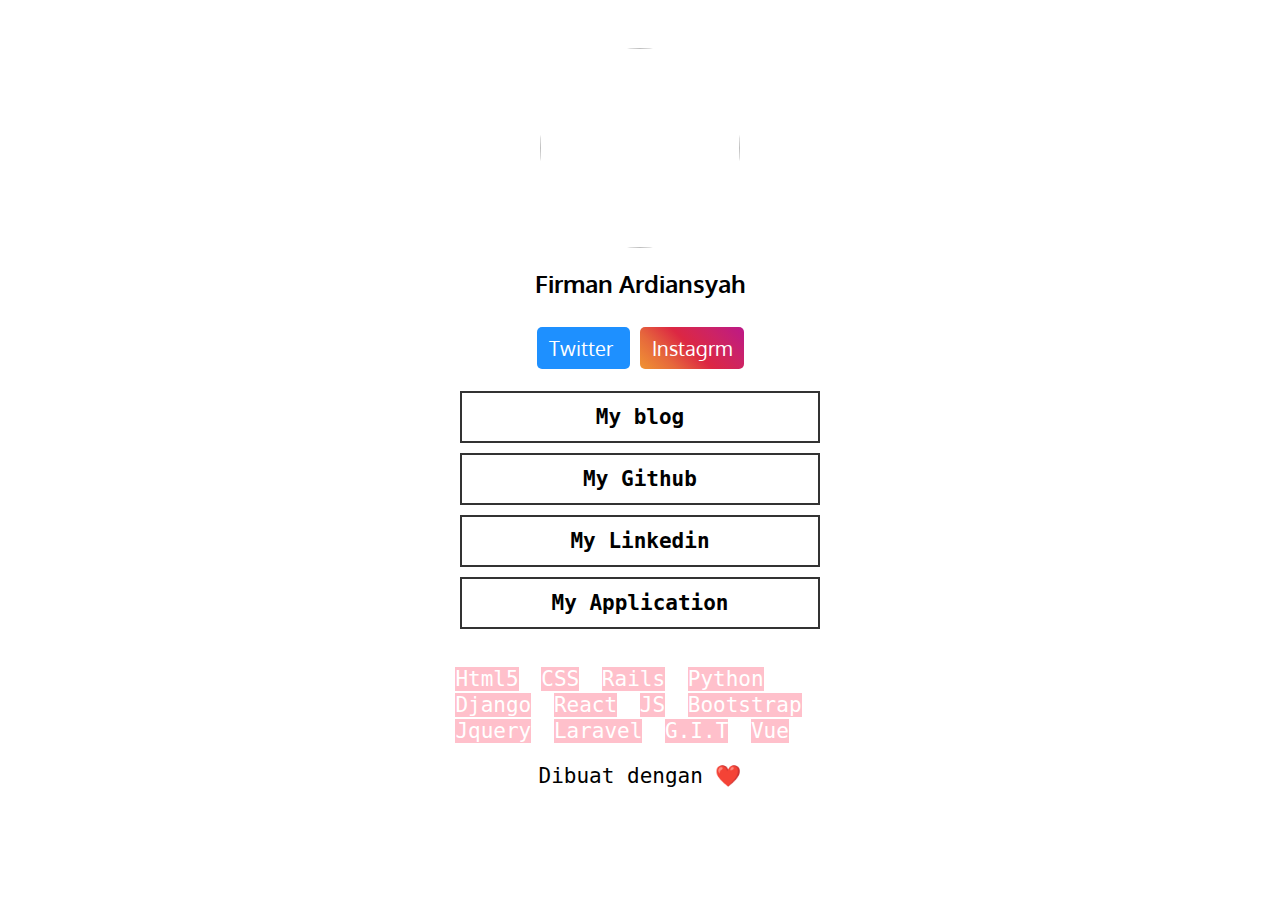
==== index.html @ 1c506c8d "Update index.html" ====
<!DOCTYPEhtml>
<html>
<head>
<meta charset="utf-8" />
<title> Firman Ardiansyah || Bigan Amora </title>
<meta name="description" content="Hei, ini adalah profile website milik Firman" />
<meta name="keywords" content="github, firman ardiansyah, bigan amora, afirsyah" />
<meta name="author" content="Firman Ardiansyah" />
<link href="https://fonts.googleapis.com/css?family=Oxygen" rel="stylesheet" type="text/css" />
<meta name="viewport" content="width=device-width, initial-scale=1" />
<script src="https://unpkg.com/sweetalert/dist/sweetalert.min.js"></script>
<link rel="stylesheet"href="https://cdnjs.cloudflare.com/ajax/libs/animate.css/3.5.2/animate.min.css" integrity="sha384-OHBBOqpYHNsIqQy8hL1U+8OXf9hH6QRxi0+EODezv82DfnZoV7qoHAZDwMwEJvSw" crossorigin="anonymous">
</head>

<body>
  <header>
    <img src="images/4.png" width="200" height="200" id="profile_picture" class="animated bounceIn"/>
    <a href="index.html"><h1>Firman Ardiansyah </h1></a>
	<a href="http://twitter.com/biganamora" id="mybutton2"> Twitter </a> 
    <a href="http://instagram.com/firmnardians" id="mybutton1">Instagrm</a>
  </header>

  <section style="font-size:20px;">
<s1> 

<a href="https://medium.com/@firmnardians">
<div class="mybox">
My blog
</div>
</a>

<a href="https://github.com/afirsyah">
<div class="mybox">
My Github
</div>
</a>

<a href="https://www.linkedin.com/in/firmnardians/">
<div class="mybox">
My Linkedin
</div>
</a>

<a href="https://play.google.com/store/apps/developer?id=Firman+Ardiansyah">
<div class="mybox">
My Application
</div>
</a>

<br />
<x class="tag1">Html5</x> <x class="tag1">CSS</x> <x class="tag1">Rails</x>
<x class="tag1">Python</x> <x class="tag1">Django</x> <x class="tag1">React</x>
<x class="tag1">JS</x> <x class="tag1">Bootstrap</x> <x class="tag1">Jquery</x>
<x class="tag1">Laravel</x> <x class="tag1">G.I.T</x> <x class="tag1">Vue</x>
<br />
<p style="text-align: center;"> Dibuat dengan ❤️ </>
<br />
<br />
</s1>


 </section>


<script type="text/javascript">
  if (true) {
    swal("ƪ(‾.‾“)┐ ( ˘ з˘ )", "Selamat datang teman.");
  }
</script>

  <style>
#profile_picture {
  border-radius: 50%;
  float: center;
  width: 200px;
  height: 200px;
}
.mybox{
padding: 12px 18px;
background: #fff;
border: 2px solid #333;
color: #000;
text-align: center;
font-weight: 600;
margin: 10px;
}
h1{
  text-decoration: none;
  color: black;
  font-size: 24px;
  padding-bottom: 20px;
}
a{
  text-decoration: none;
}
.tag1{
margin: 5px;
margin-top: 10px;
background: pink;
color: #fff;
}
h2 {
  padding-left: 20px;
}
h3 {
  padding-left: 20px;
}
nav, #category, .home, header, .pagination, footer{
    text-align: center;
    padding-top: 40px;
    padding-bottom: 20px;
}
section{
    padding: 0 1%;
    text-align: left;
}
@media (min-width: 768px) {
	section {
		padding: 0 35%;
    }
}
s1 {
  color: #000;
  font-size: 21px !important;
  font-family: monospace;
}
body {
  font-family: 'Oxygen', sans-serif;
  color: #000;
}
hg3{
  width: 100px;
  padding: 5px;
  color: black;
  border: 2px solid black;
}
#mybutton1 {
  color: #fff !important;
  font-size: 20px;
  padding: 8px 12px;
  background: #f09433; 
  background: -moz-linear-gradient(45deg, #f09433 0%, #e6683c 25%, #dc2743 50%, #cc2366 75%, #bc1888 100%); 
  background: -webkit-linear-gradient(45deg, #f09433 0%,#e6683c 25%,#dc2743 50%,#cc2366 75%,#bc1888 100%); 
  background: linear-gradient(45deg, #f09433 0%,#e6683c 25%,#dc2743 50%,#cc2366 75%,#bc1888 100%); 
  filter: progid:DXImageTransform.Microsoft.gradient( startColorstr='#f09433', endColorstr='#bc1888',GradientType=1 );
  text-decoration: none;
  border-radius: 5px;
  margin-left: 5px;
}
#mybutton2 {
  color: #fff !important;
  font-size: 20px;
  padding: 8px 12px;
  background: dodgerblue;
  text-decoration: none;
  border-radius: 5px;
  margin-right: 5px;
}
  </style>
</body>
</html>
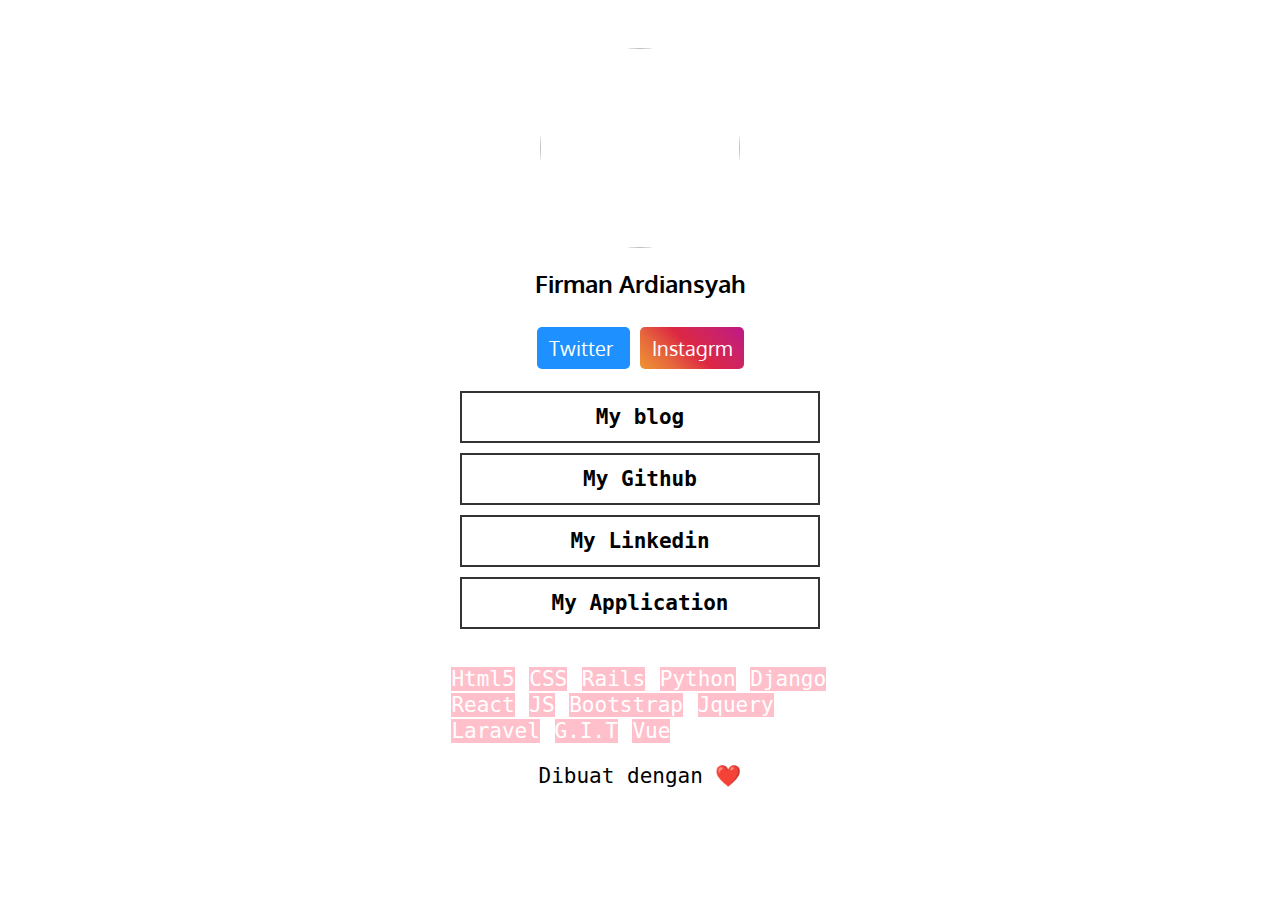
==== commit 3a84c35c: "Update index.html" ====
--- a/index.html
+++ b/index.html
@@ -6,6 +6,7 @@
 <meta name="description" content="Hei, ini adalah profile website milik Firman" />
 <meta name="keywords" content="github, firman ardiansyah, bigan amora, afirsyah" />
 <meta name="author" content="Firman Ardiansyah" />
+<meta name="theme-color" content="#000"/>
 <link href="https://fonts.googleapis.com/css?family=Oxygen" rel="stylesheet" type="text/css" />
 <meta name="viewport" content="width=device-width, initial-scale=1" />
 <script src="https://unpkg.com/sweetalert/dist/sweetalert.min.js"></script>
@@ -94,7 +95,7 @@
   text-decoration: none;
 }
 .tag1{
-margin: 5px;
+margin: 1px;
 margin-top: 10px;
 background: pink;
 color: #fff;
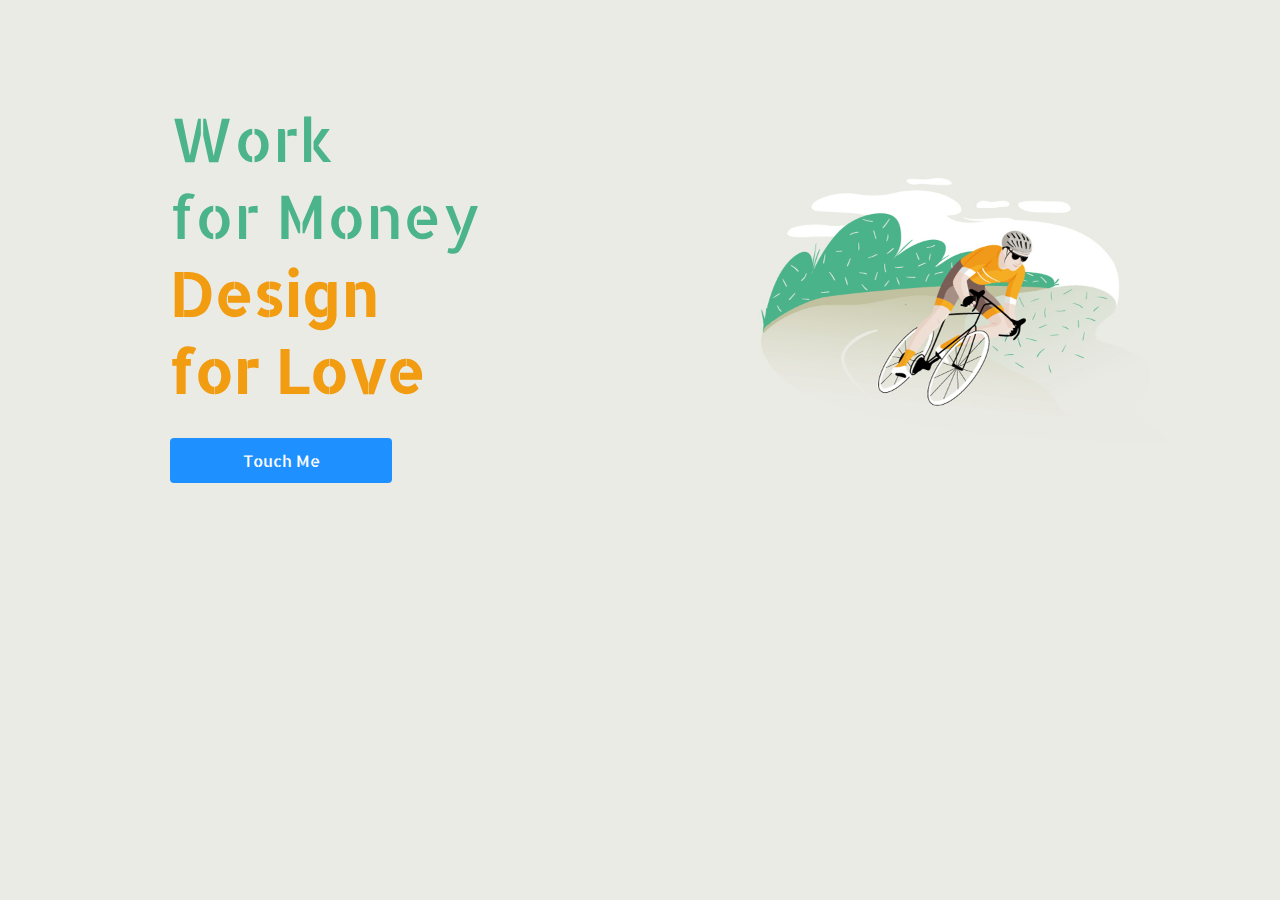
==== commit 2b1428f9: "Add files via upload" ====
--- a/index.html
+++ b/index.html
@@ -1,162 +1,42 @@
-<!DOCTYPEhtml>
-<html>
-<head>
-<meta charset="utf-8" />
-<title> Firman Ardiansyah || Bigan Amora </title>
-<meta name="description" content="Hei, ini adalah profile website milik Firman" />
-<meta name="keywords" content="github, firman ardiansyah, bigan amora, afirsyah" />
-<meta name="author" content="Firman Ardiansyah" />
-<meta name="theme-color" content="#000"/>
-<link href="https://fonts.googleapis.com/css?family=Oxygen" rel="stylesheet" type="text/css" />
-<meta name="viewport" content="width=device-width, initial-scale=1" />
-<script src="https://unpkg.com/sweetalert/dist/sweetalert.min.js"></script>
-<link rel="stylesheet"href="https://cdnjs.cloudflare.com/ajax/libs/animate.css/3.5.2/animate.min.css" integrity="sha384-OHBBOqpYHNsIqQy8hL1U+8OXf9hH6QRxi0+EODezv82DfnZoV7qoHAZDwMwEJvSw" crossorigin="anonymous">
-</head>
-
-<body>
-  <header>
-    <img src="images/4.png" width="200" height="200" id="profile_picture" class="animated bounceIn"/>
-    <a href="index.html"><h1>Firman Ardiansyah </h1></a>
-	<a href="http://twitter.com/biganamora" id="mybutton2"> Twitter </a> 
-    <a href="http://instagram.com/firmnardians" id="mybutton1">Instagrm</a>
-  </header>
-
-  <section style="font-size:20px;">
-<s1> 
-
-<a href="https://medium.com/@firmnardians">
-<div class="mybox">
-My blog
-</div>
-</a>
-
-<a href="https://github.com/afirsyah">
-<div class="mybox">
-My Github
-</div>
-</a>
-
-<a href="https://www.linkedin.com/in/firmnardians/">
-<div class="mybox">
-My Linkedin
-</div>
-</a>
-
-<a href="https://play.google.com/store/apps/developer?id=Firman+Ardiansyah">
-<div class="mybox">
-My Application
-</div>
-</a>
-
-<br />
-<x class="tag1">Html5</x> <x class="tag1">CSS</x> <x class="tag1">Rails</x>
-<x class="tag1">Python</x> <x class="tag1">Django</x> <x class="tag1">React</x>
-<x class="tag1">JS</x> <x class="tag1">Bootstrap</x> <x class="tag1">Jquery</x>
-<x class="tag1">Laravel</x> <x class="tag1">G.I.T</x> <x class="tag1">Vue</x>
-<br />
-<p style="text-align: center;"> Dibuat dengan ❤️ </>
-<br />
-<br />
-</s1>
-
-
- </section>
-
-
-<script type="text/javascript">
-  if (true) {
-    swal("ƪ(‾.‾“)┐ ( ˘ з˘ )", "Selamat datang teman.");
-  }
-</script>
-
-  <style>
-#profile_picture {
-  border-radius: 50%;
-  float: center;
-  width: 200px;
-  height: 200px;
-}
-.mybox{
-padding: 12px 18px;
-background: #fff;
-border: 2px solid #333;
-color: #000;
-text-align: center;
-font-weight: 600;
-margin: 10px;
-}
-h1{
-  text-decoration: none;
-  color: black;
-  font-size: 24px;
-  padding-bottom: 20px;
-}
-a{
-  text-decoration: none;
-}
-.tag1{
-margin: 1px;
-margin-top: 10px;
-background: pink;
-color: #fff;
-}
-h2 {
-  padding-left: 20px;
-}
-h3 {
-  padding-left: 20px;
-}
-nav, #category, .home, header, .pagination, footer{
-    text-align: center;
-    padding-top: 40px;
-    padding-bottom: 20px;
-}
-section{
-    padding: 0 1%;
-    text-align: left;
-}
-@media (min-width: 768px) {
-	section {
-		padding: 0 35%;
-    }
-}
-s1 {
-  color: #000;
-  font-size: 21px !important;
-  font-family: monospace;
-}
-body {
-  font-family: 'Oxygen', sans-serif;
-  color: #000;
-}
-hg3{
-  width: 100px;
-  padding: 5px;
-  color: black;
-  border: 2px solid black;
-}
-#mybutton1 {
-  color: #fff !important;
-  font-size: 20px;
-  padding: 8px 12px;
-  background: #f09433; 
-  background: -moz-linear-gradient(45deg, #f09433 0%, #e6683c 25%, #dc2743 50%, #cc2366 75%, #bc1888 100%); 
-  background: -webkit-linear-gradient(45deg, #f09433 0%,#e6683c 25%,#dc2743 50%,#cc2366 75%,#bc1888 100%); 
-  background: linear-gradient(45deg, #f09433 0%,#e6683c 25%,#dc2743 50%,#cc2366 75%,#bc1888 100%); 
-  filter: progid:DXImageTransform.Microsoft.gradient( startColorstr='#f09433', endColorstr='#bc1888',GradientType=1 );
-  text-decoration: none;
-  border-radius: 5px;
-  margin-left: 5px;
-}
-#mybutton2 {
-  color: #fff !important;
-  font-size: 20px;
-  padding: 8px 12px;
-  background: dodgerblue;
-  text-decoration: none;
-  border-radius: 5px;
-  margin-right: 5px;
-}
-  </style>
-</body>
-</html>
+<!DOCTYPE html>
+<html lang="en">
+<head>
+    <meta charset="UTF-8">
+    <meta name="viewport" content="width=device-width, initial-scale=1.0">
+    <meta http-equiv="X-UA-Compatible" content="ie=edge">
+    <link rel="stylesheet" href="style/main.css">
+    <link rel="icon" href="media/favicon.png" type="image/x-icon"/>
+    <link rel="stylesheet" href="style/mobile.css">
+    <link href="https://fonts.googleapis.com/css?family=Allerta+Stencil" rel="stylesheet">
+    <title>@firmnardians</title>
+</head>
+<body>
+    <div id="myoverlay" class="overlay">
+        <div id="loading"></div> 
+    </div>
+
+    <div class="page1">
+        <div class="pageleft">
+            <div class="lefttitle">
+                Work <br> for Money
+            </div>
+
+            <div class="lefttitle2">
+                Design <br> for Love
+            </div>
+
+            <a href="profile.html">
+            <div class="btn-kick">
+                Touch Me
+            </div>
+            </a>
+
+        </div>
+        <div class="pageright">
+
+        </div>
+    </div>
+    
+<script src="style/main.js"></script>
+</body>
+</html>--- a/style/main.css
+++ b/style/main.css
@@ -0,0 +1,289 @@
+body{
+    margin: 0;
+    background: #eaebe5;
+    color: #333;
+}
+.page1{
+    height: 100vh;
+}
+.pageleft{
+    float: left;
+    font-family: 'Allerta Stencil', sans-serif;
+    padding: 20px;
+    width: 30%;
+    position: relative;
+    top: 80px;
+    right: -150px;
+}
+.pageright{
+    float: right;
+    padding: 200px;
+    width: 50%;
+    max-width: 100px;
+    background-size: cover;
+    z-index: 1;
+    position: relative;
+    background-image: url(../media/1.jpg);
+    background-position: center;
+    background-repeat: no-repeat;
+    top: 100px;
+    left: -80px;
+}
+.lefttitle{
+    font-size: 60px;
+    color: #4cb48a;
+}
+.lefttitle2{
+    font-size: 60px;
+    font-weight: 600;
+    color: #f29c12;
+}
+.btn-kick{
+    padding: 12px 15px;
+    background: dodgerblue;
+    border-radius: 4px;
+    color: #fff;
+    margin-top: 30px;
+    width: 50%;
+    text-align: center;
+    text-decoration: none;
+}
+a{
+    text-decoration: none;
+}
+
+/**Profile**/
+
+.profile{
+    background: #04034e;
+}
+.navbar{
+    padding: 20px;
+    font-size: 20px;
+    color: #fff;
+    background: transparent;
+    font-family: 'Allerta Stencil', sans-serif;
+    margin-left: 40px;
+    margin-top: 20px;
+}
+#navtitle{
+    margin: 20px;
+    padding-bottom: 5px;
+}
+.navbar a.active{
+    border-bottom: 3px solid yellow;
+}
+.navbar a{
+    text-decoration: none;
+    color: #fff;
+}
+.navbar .active{
+    border-bottom: 3px solid yellow;
+}
+.lefttitle3{
+    font-size: 60px;
+    color: yellow;
+}
+.lefttitle4{
+    font-size: 17px;
+    font-weight: 400;
+    color: #fff;
+}
+.pageright2{
+    float: right;
+    padding: 155px;
+    max-width: 100px;
+    background-size: cover;
+    z-index: 1;
+    border-radius: 8px;
+    background-image: url(../media/dp.png);
+    background-position: center;
+    background-repeat: no-repeat;
+}
+.page2{
+    height: auto;
+}
+.btn-kick2{
+    padding: 12px 15px;
+    background: yellow;
+    border-radius: 4px;
+    color: #04034e;
+    font-weight: 600;
+    border: 3px solid yellow;
+    margin-top: 10px;
+    text-align: center;
+    text-decoration: none;
+    cursor: pointer;
+}
+.btn-kick3{
+    padding: 12px 15px;
+    background: transparent;
+    border: 3px solid yellow;
+    border-radius: 4px;
+    color: #fff;
+    margin-top: 30px;
+    text-align: center;
+    text-decoration: none;
+}
+.rightme{
+    float: right;
+    box-shadow: 0 10px 20px 0 rgba(153, 153, 153, 0.5);
+    background-size: cover;
+    z-index: 1;
+    border-radius: 8px;
+    position: relative;
+    top: 120px;
+    left: -150px;
+}
+
+/** Loader **/
+
+#loading{
+    width: 50px;
+    height: 50px;
+    border: solid 5px  #fff;
+    border-top-color: yellow;
+    border-radius: 100px;
+    position: fixed;
+    left: 0;
+    top: 0;
+    right: 0;
+    z-index: 999;
+    overflow: show;
+    bottom: 0;
+    margin: auto;
+    animation: myload  2s linear infinite;
+}
+@keyframes myload{
+    from {transform:rotate(0deg)}
+    to {transform: rotate(360deg)}
+}
+.overlay {
+    background: #04034e;       
+    top: 0;                
+    right: 0;               
+    bottom: 0;
+    left: 0;
+    position: fixed;
+    height: 100%;
+    width: 100%;
+    overflow-x: hidden;
+    z-index: 5;
+}
+.modal {
+    display: none; /* Hidden by default */
+    position: fixed; /* Stay in place */
+    z-index: 1; /* Sit on top */
+    left: 0;
+    top: 0;
+    width: 100%; /* Full width */
+    height: 100%; /* Full height */
+    overflow: auto; /* Enable scroll if needed */
+    background-color: rgb(0,0,0); /* Fallback color */
+    background-color: rgba(0,0,0,0.4); /* Black w/ opacity */
+    -webkit-animation-name: fadeIn; /* Fade in the background */
+    -webkit-animation-duration: 0.4s;
+    animation-name: fadeIn;
+    animation-duration: 0.4s
+}
+.modal-content {
+    position: fixed;
+    bottom: 0;
+    background-color: #fefefe;
+    width: 600px;
+    margin-left: 28%;
+    -webkit-animation-name: slideIn;
+    -webkit-animation-duration: 0.4s;
+    animation-name: slideIn;
+    animation-duration: 0.4s
+}
+.close {
+    color: white;
+    float: right;
+    font-size: 28px;
+    font-weight: bold;
+    position: relative;
+    top: 20px;
+}
+.close:hover,
+.close:focus {
+    color: #fff;
+    text-decoration: none;
+    cursor: pointer;
+}
+.modal-header {
+    padding: 2px 16px;
+    background-color: #333;
+    color: white;
+    font-family: 'arial', sans-serif;
+}
+.modal-body {
+    padding: 20px;
+    font-size: 21px;
+    font-family: 'arial', sans-serif;
+}
+
+
+/* Add Animation */
+@-webkit-keyframes slideIn {
+    from {bottom: -300px; opacity: 0} 
+    to {bottom: 0; opacity: 1}
+}
+
+@keyframes slideIn {
+    from {bottom: -300px; opacity: 0}
+    to {bottom: 0; opacity: 1}
+}
+
+@-webkit-keyframes fadeIn {
+    from {opacity: 0} 
+    to {opacity: 1}
+}
+
+@keyframes fadeIn {
+    from {opacity: 0} 
+    to {opacity: 1}
+}
+
+/* Skill */
+
+.container{
+    margin: 0 35%;
+    margin-top: 20px;
+    color: #fff;
+}
+.tags {
+    list-style: none;
+    margin: 0;
+    overflow: hidden; 
+    padding: 0;
+  }
+  
+  .tags li {
+    float: left; 
+  }
+  
+  .tag {
+    background: rgb(104, 112, 182);
+    border-radius: 3px;
+    color: #fff;
+    display: inline-block;
+    height: 26px;
+    line-height: 26px;
+    font-family: 'Allerta Stencil', sans-serif;
+    padding: 0 20px 0 23px;
+    position: relative;
+    margin: 0 10px 10px 0;
+    text-decoration: none;
+    -webkit-transition: color 0.2s;
+  }
+  .rightmetag {
+    float: right;
+    background-size: cover;
+    z-index: 1;
+    border-radius: 8px;
+    position: relative;
+    top: 120px;
+    max-width: 300px;
+    left: -200px;
+}--- a/style/mobile.css
+++ b/style/mobile.css
@@ -0,0 +1,49 @@
+@media only screen and (max-width: 1060px) {
+    .pageleft{
+        font-family: 'Allerta Stencil', sans-serif;
+        padding: 20px;
+        width: auto;
+        position: relative;
+        top: 0;
+        right: 0;
+        left: 0;
+        margin-top: 70px;
+    }
+    .btn-kick {
+        padding: 18px 61px;
+        margin-top: 50px;
+        font-size: 21px;
+    }
+    .navbar{
+        padding: 20px;
+        font-size: 20px;
+        color: #fff;
+        background: transparent;
+        font-family: 'Allerta Stencil', sans-serif;
+        margin-left: 0;
+        margin-top: 0;
+    }
+    .rightmetag {
+        display: none;
+    }
+    .modal-content {
+        position: fixed;
+        bottom: 0;
+        background-color: #fefefe;
+        width: 600px;
+        margin-left: 28%;
+        -webkit-animation-name: slideIn;
+        -webkit-animation-duration: 0.4s;
+        animation-name: slideIn;
+        animation-duration: 0.4s;
+    }
+    .pageright {
+        display: none;
+    }
+    .pageright2 {
+        display: none;
+    }
+    .banner-mobile {
+        display: none;
+    }
+}
